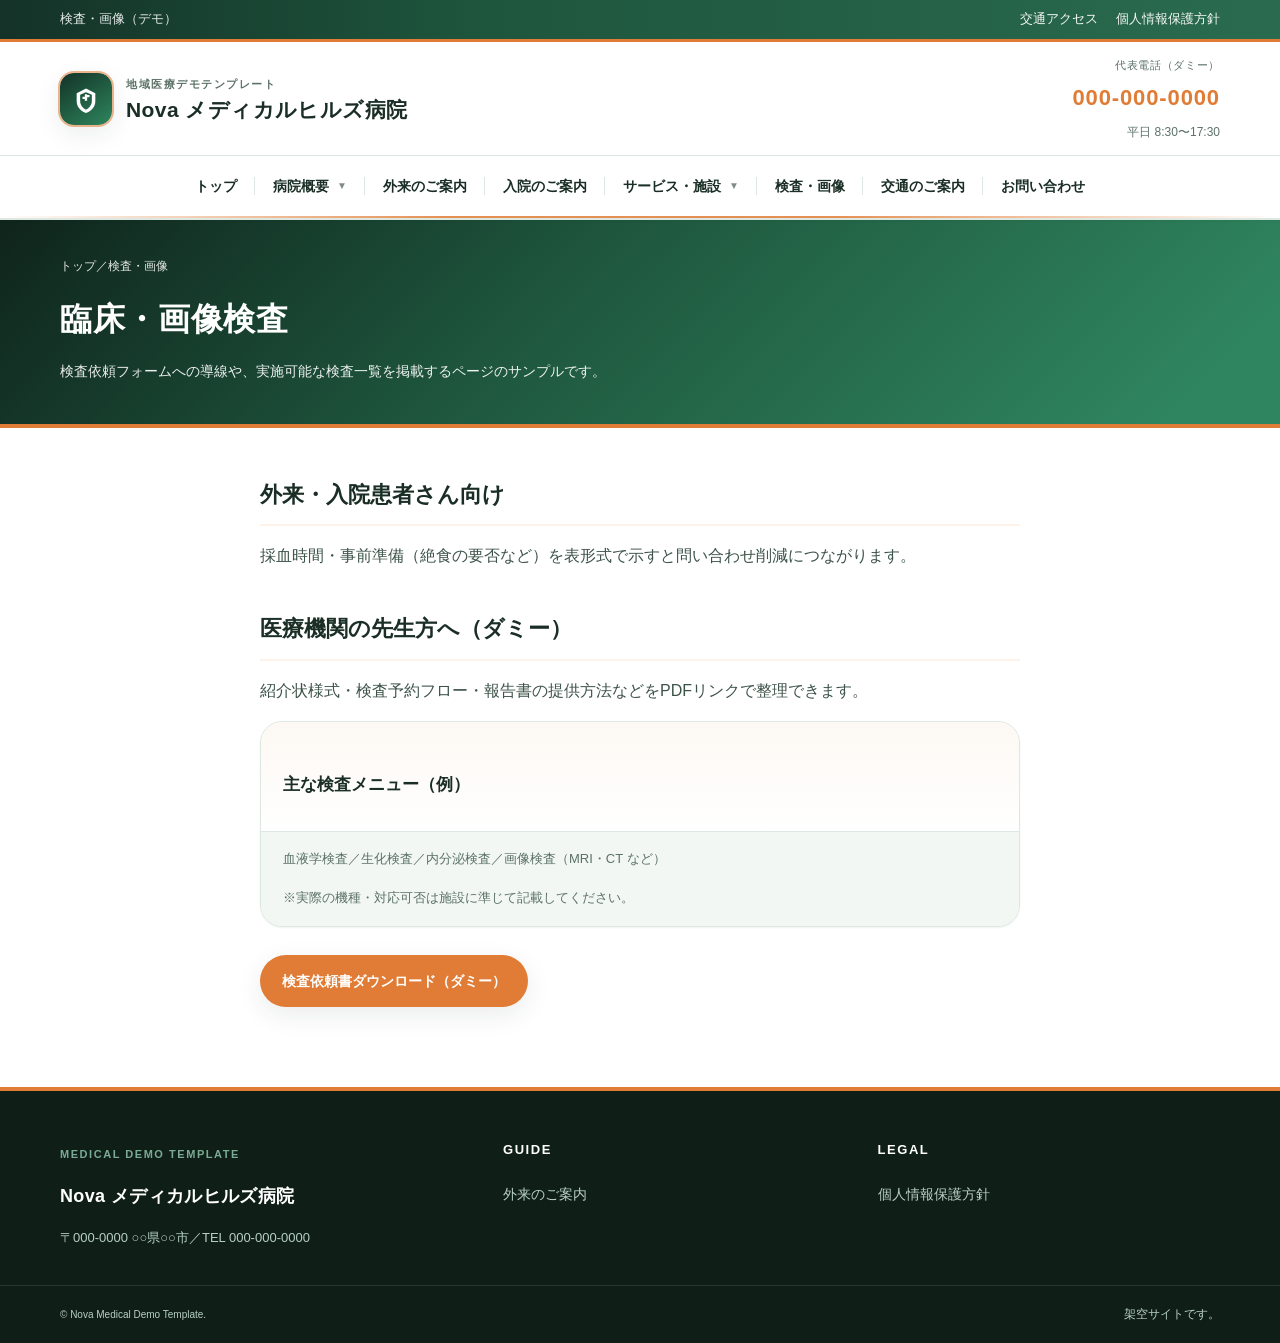
==== examination/index.html @ 35551fe1 "first commit" ====
<!DOCTYPE html>
<html lang="ja">
  <head>
    <meta charset="utf-8" />
    <meta name="viewport" content="width=device-width, initial-scale=1" />
    <title>臨床・画像検査 | Nova メディカルヒルズ病院（デモ）</title>
    <link rel="stylesheet" href="../assets/css/style.css" />
  </head>
  <body>
    <div class="top-bar">
      <div class="top-bar-inner">
        <div class="top-bar-meta"><span>検査・画像（デモ）</span></div>
        <div class="top-bar-meta">
          <a href="../access.html">交通アクセス</a>
          <a href="../privacy.html">個人情報保護方針</a>
        </div>
      </div>
    </div>

    <header class="site-header">
      <div class="header-inner">
        <a class="brand" href="../index.html">
          <span class="brand-mark" aria-hidden="true">
            <svg viewBox="0 0 24 24" xmlns="http://www.w3.org/2000/svg">
              <path
                d="M12 3l8 4v7c0 5-3.5 8.5-8 10-4.5-1.5-8-5-8-10V7l8-4zm0 3.2L7 8.4v5.3c0 3.4 2.2 6.2 5 7.5 2.8-1.3 5-4.1 5-7.5V8.4l-5-2.2zm-1 4.3v3h2v-3h2v-2h-2V8h-2v2H9v2h2z"
              />
            </svg>
          </span>
          <span class="brand-text">
            <span class="brand-tagline">地域医療デモテンプレート</span>
            <span class="brand-name">Nova メディカルヒルズ病院</span>
          </span>
        </a>
        <div class="header-contact">
          <span class="header-contact-label">代表電話（ダミー）</span>
          <a class="header-contact-phone" href="tel:0000000000">000-000-0000</a>
          <span class="header-contact-hours">平日 8:30〜17:30</span>
        </div>
      </div>
      <nav class="nav-wrap" aria-label="主要ナビゲーション">
        <div class="main-nav">
          <input type="checkbox" id="nav-toggle-main" class="nav-main-check" />
          <label class="nav-toggle" for="nav-toggle-main">
            <span>メニューを開く</span>
            <span class="nav-toggle-icon" aria-hidden="true">
              <span></span><span></span><span></span>
            </span>
          </label>
          <div class="nav-panel">
            <ul class="nav-list">
              <li class="nav-item"><a class="nav-link" href="../index.html">トップ</a></li>
              <li class="nav-item nav-item-has-sub">
                <input type="checkbox" id="sub-hospital" class="nav-check" />
                <label class="nav-link" for="sub-hospital">
                  病院概要 <span class="nav-caret">▼</span>
                </label>
                <ul class="submenu">
                  <li><a href="../hospital/index.html">病院概要トップ</a></li>
                  <li><a href="../hospital/greeting.html">ごあいさつ</a></li>
                  <li><a href="../hospital/philosophy.html">理念・基本方針</a></li>
                  <li><a href="../hospital/facility.html">施設概要</a></li>
                  <li><a href="../hospital/history.html">沿革</a></li>
                </ul>
              </li>
              <li class="nav-item">
                <a class="nav-link" href="../outpatient/index.html">外来のご案内</a>
              </li>
              <li class="nav-item">
                <a class="nav-link" href="../inpatient/index.html">入院のご案内</a>
              </li>
              <li class="nav-item nav-item-has-sub">
                <input type="checkbox" id="sub-svc" class="nav-check" />
                <label class="nav-link" for="sub-svc">
                  サービス・施設 <span class="nav-caret">▼</span>
                </label>
                <ul class="submenu">
                  <li><a href="../services/index.html">サービス一覧</a></li>
                  <li><a href="../services/daycare.html">デイケア（サンプル）</a></li>
                </ul>
              </li>
              <li class="nav-item">
                <a class="nav-link" href="index.html">検査・画像</a>
              </li>
              <li class="nav-item"><a class="nav-link" href="../access.html">交通のご案内</a></li>
              <li class="nav-item"><a class="nav-link" href="../contact.html">お問い合わせ</a></li>
            </ul>
          </div>
        </div>
      </nav>
    </header>

    <main>
      <header class="page-header">
        <div class="page-header-inner">
          <nav class="breadcrumb" aria-label="パンくず">
            <a href="../index.html">トップ</a>／検査・画像
          </nav>
          <h1 class="page-title">臨床・画像検査</h1>
          <p class="page-lead">
            検査依頼フォームへの導線や、実施可能な検査一覧を掲載するページのサンプルです。
          </p>
        </div>
      </header>

      <article class="content-section section-alt">
        <div class="prose">
          <h2>外来・入院患者さん向け</h2>
          <p>
            採血時間・事前準備（絶食の要否など）を表形式で示すと問い合わせ削減につながります。
          </p>
          <h2>医療機関の先生方へ（ダミー）</h2>
          <p>
            紹介状様式・検査予約フロー・報告書の提供方法などをPDFリンクで整理できます。
          </p>
          <div class="panel">
            <div class="panel-head">
              <h3 class="panel-title mt-0">主な検査メニュー（例）</h3>
            </div>
            <div class="note-box">
              <p>血液学検査／生化検査／内分泌検査／画像検査（MRI・CT など）</p>
              <p>※実際の機種・対応可否は施設に準じて記載してください。</p>
            </div>
          </div>
          <p style="margin-top: 28px">
            <a class="btn btn-primary" href="#">検査依頼書ダウンロード（ダミー）</a>
          </p>
        </div>
      </article>
    </main>

    <footer class="site-footer">
      <div class="footer-grid">
        <div class="footer-brand">
          <span class="brand-tagline">Medical demo template</span>
          <p class="brand-name">Nova メディカルヒルズ病院</p>
          <p class="footer-address">〒000-0000 ○○県○○市／TEL 000-000-0000</p>
        </div>
        <div class="footer-col">
          <h3>Guide</h3>
          <ul class="footer-links">
            <li><a href="../outpatient/index.html">外来のご案内</a></li>
          </ul>
        </div>
        <div class="footer-col">
          <h3>Legal</h3>
          <ul class="footer-links">
            <li><a href="../privacy.html">個人情報保護方針</a></li>
          </ul>
        </div>
      </div>
      <div class="footer-bottom">
        <div class="footer-bottom-inner">
          <small>© Nova Medical Demo Template.</small>
          <span>架空サイトです。</span>
        </div>
      </div>
    </footer>
  </body>
</html>
---- assets/css/style.css ----
/* Nova Medical Template — pure HTML/CSS demo for healthcare sales */

:root {
  /* 濃い緑 × オレンジ — 信頼感と親しみやすさのコンビ */
  --color-ink: #1a2e26;
  --color-ink-soft: #3d5349;
  --color-muted: #5c7268;
  --color-line: #dce8e1;
  --color-surface: #ffffff;
  --color-surface-alt: #f2f7f4;
  --color-surface-warm: #fdf8f3;

  --color-primary: #1e563d;
  --color-primary-hover: #164530;
  --color-accent: #e07c35;
  --color-accent-hover: #c86828;
  --color-accent-soft: #fdf3ea;

  --color-success: #2d7a54;

  --shadow-sm: 0 1px 2px rgba(22, 48, 36, 0.06);
  --shadow-md: 0 8px 26px rgba(22, 48, 36, 0.09);
  --shadow-lg: 0 18px 48px rgba(22, 48, 36, 0.11);

  --radius-sm: 8px;
  --radius-md: 14px;
  --radius-lg: 22px;

  --font-sans: "Hiragino Kaku Gothic ProN", "Hiragino Sans", "Yu Gothic UI",
    "Yu Gothic", Meiryo, sans-serif;
  --font-display: "Hiragino Kaku Gothic ProN", "Hiragino Sans", "Yu Gothic UI",
    Meiryo, sans-serif;

  --container: min(1160px, 92vw);
  --ease-out: cubic-bezier(0.22, 1, 0.36, 1);
}

*,
*::before,
*::after {
  box-sizing: border-box;
}

html {
  scroll-behavior: smooth;
}

body {
  margin: 0;
  font-family: var(--font-sans);
  font-size: 16px;
  line-height: 1.75;
  color: var(--color-ink-soft);
  background: var(--color-surface-alt);
}

img {
  max-width: 100%;
  height: auto;
  display: block;
}

a {
  color: var(--color-primary);
  text-decoration-thickness: 1px;
  text-underline-offset: 0.2em;
}

a:hover {
  color: var(--color-accent);
}

.visually-hidden {
  position: absolute;
  width: 1px;
  height: 1px;
  padding: 0;
  margin: -1px;
  overflow: hidden;
  clip: rect(0, 0, 0, 0);
  white-space: nowrap;
  border: 0;
}

.container {
  width: var(--container);
  margin-inline: auto;
}

/* ---------- Top bar ---------- */
.top-bar {
  background: linear-gradient(90deg, #143228 0%, #1e563d 38%, #2a6b4f 100%);
  border-bottom: 3px solid var(--color-accent);
  color: rgba(255, 255, 255, 0.95);
  font-size: 13px;
}

.top-bar-inner {
  width: var(--container);
  margin-inline: auto;
  display: flex;
  flex-wrap: wrap;
  align-items: center;
  justify-content: space-between;
  gap: 12px 24px;
  padding: 8px 0;
}

.top-bar a {
  color: inherit;
  text-decoration: none;
}

.top-bar a:hover {
  text-decoration: underline;
  color: #ffd4a8;
}

.top-bar-meta {
  display: flex;
  flex-wrap: wrap;
  gap: 18px;
  align-items: center;
}

.top-bar-meta span {
  opacity: 0.92;
}

/* ---------- Site header ---------- */
.site-header {
  position: sticky;
  top: 0;
  z-index: 100;
  background: rgba(255, 255, 255, 0.94);
  backdrop-filter: blur(12px);
  border-bottom: 2px solid var(--color-line);
  box-shadow: var(--shadow-sm);
}

.site-header::after {
  content: "";
  display: block;
  height: 2px;
  background: linear-gradient(
    90deg,
    transparent 0%,
    var(--color-accent) 35%,
    var(--color-accent) 65%,
    transparent 100%
  );
  opacity: 0.85;
}

.header-inner {
  width: var(--container);
  margin-inline: auto;
  display: grid;
  grid-template-columns: 1fr auto;
  align-items: center;
  gap: 24px;
  padding: 14px 0 12px;
}

.brand {
  display: flex;
  align-items: center;
  gap: 14px;
  text-decoration: none;
  color: inherit;
}

.brand-mark {
  width: 52px;
  height: 52px;
  border-radius: 14px;
  background: linear-gradient(
    145deg,
    #143228 0%,
    var(--color-primary) 42%,
    #2f855f 100%
  );
  box-shadow: var(--shadow-md);
  outline: 2px solid rgba(224, 124, 53, 0.55);
  outline-offset: 0;
  display: grid;
  place-items: center;
  flex-shrink: 0;
}

.brand-mark svg {
  width: 28px;
  height: 28px;
  fill: #fff;
}

.brand-text {
  display: flex;
  flex-direction: column;
  gap: 2px;
}

.brand-tagline {
  font-size: 11px;
  letter-spacing: 0.14em;
  text-transform: uppercase;
  color: var(--color-muted);
  font-weight: 600;
}

.brand-name {
  font-family: var(--font-display);
  font-size: 21px;
  font-weight: 700;
  letter-spacing: 0.02em;
  color: var(--color-ink);
  line-height: 1.25;
}

.header-contact {
  display: none;
}

@media (min-width: 880px) {
  .header-contact {
    display: flex;
    flex-direction: column;
    align-items: flex-end;
    gap: 4px;
    text-align: right;
  }

  .header-contact-label {
    font-size: 11px;
    color: var(--color-muted);
    letter-spacing: 0.06em;
  }

  .header-contact-phone {
    font-size: 22px;
    font-weight: 700;
    color: var(--color-accent);
    text-decoration: none;
    letter-spacing: 0.04em;
    font-variant-numeric: tabular-nums;
  }

  .header-contact-phone:hover {
    color: var(--color-accent);
    text-decoration: none;
  }

  .header-contact-hours {
    font-size: 12px;
    color: var(--color-muted);
  }
}

/* ---------- Navigation ---------- */
.nav-wrap {
  border-top: 1px solid var(--color-line);
  background: var(--color-surface);
}

.main-nav {
  width: var(--container);
  margin-inline: auto;
}

.nav-main-check {
  position: absolute;
  width: 1px;
  height: 1px;
  padding: 0;
  margin: -1px;
  overflow: hidden;
  clip: rect(0, 0, 0, 0);
  white-space: nowrap;
  border: 0;
}

.nav-toggle {
  display: flex;
  align-items: center;
  justify-content: space-between;
  width: 100%;
  padding: 14px 0;
  font-size: 14px;
  font-weight: 700;
  color: var(--color-ink);
  background: none;
  border: none;
  cursor: pointer;
}

.nav-toggle-icon {
  width: 22px;
  height: 18px;
  display: grid;
  gap: 5px;
}

.nav-toggle-icon span {
  display: block;
  height: 2px;
  background: var(--color-primary);
  border-radius: 2px;
}

.nav-panel {
  display: none;
  padding-bottom: 16px;
}

.nav-main-check:checked ~ .nav-panel {
  display: block;
}

@media (min-width: 1024px) {
  .nav-toggle {
    display: none;
  }

  .nav-panel {
    display: block !important;
    padding-bottom: 0;
  }

  .nav-main-check:checked ~ .nav-panel {
    display: block !important;
  }
}

.nav-list {
  list-style: none;
  margin: 0;
  padding: 0;
}

@media (min-width: 1024px) {
  .nav-list {
    display: flex;
    flex-wrap: wrap;
    gap: 0;
    justify-content: center;
  }
}

.nav-item {
  position: relative;
  border-bottom: 1px solid var(--color-line);
}

@media (min-width: 1024px) {
  .nav-item {
    border-bottom: none;
  }

  .nav-item:not(:last-child)::after {
    content: "";
    position: absolute;
    top: 50%;
    right: 0;
    transform: translateY(-50%);
    width: 1px;
    height: 18px;
    background: var(--color-line);
  }
}

.nav-link {
  display: flex;
  align-items: center;
  justify-content: space-between;
  gap: 8px;
  padding: 14px 4px;
  font-size: 14px;
  font-weight: 700;
  color: var(--color-ink);
  text-decoration: none;
}

.nav-link:hover,
.nav-item:focus-within > .nav-link {
  color: var(--color-primary);
  text-decoration: none;
}

@media (min-width: 1024px) {
  .nav-link {
    padding: 18px 18px;
    justify-content: center;
  }
}

.nav-caret {
  font-size: 10px;
  opacity: 0.55;
  transition: transform 0.2s var(--ease-out);
}

@media (min-width: 1024px) {
  .nav-item:hover .nav-caret,
  .nav-item:focus-within .nav-caret {
    transform: rotate(-180deg);
  }
}

.submenu {
  list-style: none;
  margin: 0;
  padding: 0 0 8px 12px;
}

@media (min-width: 1024px) {
  .submenu {
    position: absolute;
    left: 50%;
    transform: translateX(-50%) translateY(8px);
    top: 100%;
    min-width: 240px;
    padding: 12px 0;
    background: var(--color-surface);
    border-radius: var(--radius-md);
    box-shadow: var(--shadow-lg);
    border: 1px solid var(--color-line);
    opacity: 0;
    visibility: hidden;
    pointer-events: none;
    transition: opacity 0.25s var(--ease-out), transform 0.25s var(--ease-out),
      visibility 0.25s;
    z-index: 50;
  }

  .nav-item:hover .submenu,
  .nav-item:focus-within .submenu {
    opacity: 1;
    visibility: visible;
    pointer-events: auto;
    transform: translateX(-50%) translateY(0);
  }
}

.submenu li {
  border-bottom: none;
}

.submenu a {
  display: block;
  padding: 10px 18px;
  font-size: 13px;
  font-weight: 600;
  color: var(--color-ink-soft);
  text-decoration: none;
}

.submenu a:hover {
  background: var(--color-accent-soft);
  color: var(--color-primary);
}

/* Mobile submenu — checkbox hack */
.nav-check {
  position: absolute;
  opacity: 0;
  pointer-events: none;
}

@media (max-width: 1023px) {
  .nav-item-has-sub > label.nav-link {
    cursor: pointer;
    margin: 0;
  }

  .nav-item-has-sub .submenu {
    display: none;
    padding-left: 8px;
  }

  .nav-check:checked ~ .submenu {
    display: block;
  }

  .nav-check:checked + label .nav-caret {
    transform: rotate(-180deg);
  }
}

@media (min-width: 1024px) {
  .nav-item-has-sub label.nav-link {
    pointer-events: none;
  }

  .nav-item-has-sub .nav-check {
    display: none;
  }
}

/* ---------- Hero ---------- */
.hero {
  position: relative;
  display: flex;
  align-items: center;
  min-height: clamp(440px, 72vh, 640px);
  background: var(--color-primary);
  color: #fff;
  overflow: hidden;
}

.hero-media {
  position: absolute;
  inset: 0;
  z-index: 0;
}

.hero-photo {
  width: 100%;
  height: 100%;
  object-fit: cover;
  object-position: 72% 42%;
  transform: scale(1);
  animation: hero-kenburns 32s ease-in-out infinite alternate;
}

@media (prefers-reduced-motion: reduce) {
  .hero-photo {
    animation: none;
  }
}

@keyframes hero-kenburns {
  from {
    transform: scale(1) translate(0, 0);
  }
  to {
    transform: scale(1.07) translate(-1.2%, -0.8%);
  }
}

/* 背景動画を使う場合: .hero-video に object-fit: cover; width/height 100% を指定 */
.hero-video {
  width: 100%;
  height: 100%;
  object-fit: cover;
  object-position: 72% 42%;
}

.hero-overlay {
  position: absolute;
  inset: 0;
  z-index: 1;
  pointer-events: none;
  background:
    linear-gradient(
      105deg,
      rgba(20, 50, 38, 0.9) 0%,
      rgba(30, 86, 61, 0.62) 46%,
      rgba(45, 115, 82, 0.28) 74%,
      rgba(90, 140, 108, 0.14) 100%
    ),
    radial-gradient(
      ellipse 75% 65% at 92% 18%,
      rgba(224, 124, 53, 0.16),
      transparent 58%
    ),
    radial-gradient(
      ellipse 78% 58% at 6% 82%,
      rgba(10, 28, 22, 0.35),
      transparent 52%
    );
}

.hero-inner {
  position: relative;
  z-index: 2;
  width: var(--container);
  margin-inline: auto;
  padding: 56px 0 64px;
}

@media (min-width: 768px) {
  .hero-inner {
    padding: 72px 0 88px;
  }
}

.hero-badge {
  display: inline-flex;
  align-items: center;
  gap: 8px;
  padding: 6px 14px;
  border-radius: 999px;
  background: rgba(255, 255, 255, 0.14);
  border: 1px solid rgba(255, 255, 255, 0.28);
  font-size: 12px;
  font-weight: 700;
  letter-spacing: 0.08em;
  margin-bottom: 20px;
  backdrop-filter: blur(10px);
  -webkit-backdrop-filter: blur(10px);
  box-shadow: 0 4px 24px rgba(0, 0, 0, 0.12);
}

.hero-badge-dot {
  width: 8px;
  height: 8px;
  border-radius: 50%;
  background: var(--color-accent);
  box-shadow: 0 0 0 4px rgba(224, 124, 53, 0.35);
}

.hero-title {
  font-family: var(--font-display);
  font-size: clamp(26px, 4vw, 40px);
  font-weight: 700;
  line-height: 1.35;
  letter-spacing: 0.02em;
  margin: 0 0 18px;
  max-width: 16em;
  text-shadow: 0 2px 32px rgba(0, 0, 0, 0.35);
}

.hero-lead {
  font-size: 15px;
  line-height: 1.85;
  opacity: 0.94;
  max-width: 36em;
  margin: 0 0 28px;
  text-shadow: 0 1px 18px rgba(0, 0, 0, 0.32);
}

.hero-chips {
  display: flex;
  flex-wrap: wrap;
  gap: 10px;
  margin-bottom: 32px;
}

.hero-chip {
  padding: 10px 16px;
  border-radius: var(--radius-sm);
  background: rgba(20, 48, 36, 0.55);
  border: 1px solid rgba(255, 200, 150, 0.35);
  font-size: 13px;
  font-weight: 700;
  backdrop-filter: blur(8px);
  -webkit-backdrop-filter: blur(8px);
  box-shadow: 0 4px 20px rgba(0, 0, 0, 0.15);
}

.hero-actions {
  display: flex;
  flex-wrap: wrap;
  gap: 12px;
}

.hero a {
  color: #ffe8cf;
  font-weight: 700;
  text-decoration: underline;
  text-underline-offset: 0.18em;
}

.hero a:hover {
  color: #fff;
  text-decoration: underline;
}

/* ---------- Buttons ---------- */
.btn {
  display: inline-flex;
  align-items: center;
  justify-content: center;
  gap: 8px;
  padding: 14px 22px;
  border-radius: 999px;
  font-size: 14px;
  font-weight: 700;
  text-decoration: none;
  border: none;
  cursor: pointer;
  transition:
    background 0.2s,
    color 0.2s,
    box-shadow 0.2s,
    transform 0.15s var(--ease-out);
}

.btn:active {
  transform: scale(0.98);
}

.btn-primary {
  background: var(--color-accent);
  color: #fff;
  box-shadow: var(--shadow-md);
}

.btn-primary:hover {
  background: var(--color-accent-hover);
  color: #fff;
  text-decoration: none;
}

.btn-outline-light {
  background: transparent;
  color: #fff;
  border: 2px solid rgba(255, 255, 255, 0.55);
}

.btn-outline-light:hover {
  background: rgba(255, 255, 255, 0.12);
  border-color: #fff;
  color: #fff;
  text-decoration: none;
}

.btn-secondary {
  background: var(--color-accent);
  color: #fff;
}

.btn-secondary:hover {
  background: var(--color-accent-hover);
  color: #fff;
  text-decoration: none;
}

/* ---------- Sections ---------- */
.section {
  padding: 56px 0;
}

.section-alt {
  background: var(--color-surface);
}

.section-heading {
  text-align: center;
  margin-bottom: 40px;
}

.section-kicker {
  font-size: 12px;
  font-weight: 700;
  letter-spacing: 0.18em;
  color: var(--color-accent);
  text-transform: uppercase;
  margin: 0 0 10px;
}

.section-title {
  font-family: var(--font-display);
  font-size: clamp(22px, 3vw, 28px);
  font-weight: 700;
  color: var(--color-ink);
  margin: 0;
  letter-spacing: 0.02em;
}

.section-desc {
  margin: 12px auto 0;
  max-width: 42em;
  color: var(--color-muted);
  font-size: 14px;
}

/* ---------- Alert banner ---------- */
.alert-banner {
  background: var(--color-accent-soft);
  border: 1px solid rgba(224, 124, 53, 0.28);
  border-left: 4px solid var(--color-accent);
  border-radius: var(--radius-md);
  padding: 16px 20px;
  margin-top: -28px;
  margin-bottom: 48px;
  position: relative;
  z-index: 2;
  box-shadow: var(--shadow-sm);
}

.alert-banner strong {
  color: var(--color-ink);
}

.alert-banner p {
  margin: 0;
  font-size: 14px;
}

/* ---------- Grid cards ---------- */
.card-grid {
  display: grid;
  gap: 22px;
}

@media (min-width: 640px) {
  .card-grid.cols-2 {
    grid-template-columns: repeat(2, 1fr);
  }
}

@media (min-width: 960px) {
  .card-grid.cols-3 {
    grid-template-columns: repeat(3, 1fr);
  }
}

.tile {
  background: var(--color-surface);
  border-radius: var(--radius-lg);
  border: 1px solid var(--color-line);
  padding: 26px 24px;
  box-shadow: var(--shadow-sm);
  transition:
    box-shadow 0.25s var(--ease-out),
    transform 0.25s var(--ease-out);
}

.tile:hover {
  box-shadow: var(--shadow-md);
  transform: translateY(-3px);
}

.tile-icon {
  width: 44px;
  height: 44px;
  border-radius: 12px;
  background: var(--color-accent-soft);
  display: grid;
  place-items: center;
  margin-bottom: 14px;
}

.tile-icon svg {
  width: 22px;
  height: 22px;
  stroke: var(--color-primary);
  fill: none;
  stroke-width: 2;
}

.tile-title {
  font-size: 17px;
  font-weight: 700;
  color: var(--color-ink);
  margin: 0 0 10px;
}

.tile-text {
  margin: 0;
  font-size: 14px;
  color: var(--color-muted);
  line-height: 1.7;
}

.tile-link {
  display: inline-flex;
  align-items: center;
  gap: 6px;
  margin-top: 14px;
  font-size: 13px;
  font-weight: 700;
  text-decoration: none;
  color: var(--color-primary);
}

.tile-link:hover {
  color: var(--color-accent);
}

/* ---------- Hours table ---------- */
.panel {
  background: var(--color-surface);
  border-radius: var(--radius-lg);
  border: 1px solid var(--color-line);
  overflow: hidden;
  box-shadow: var(--shadow-sm);
}

.panel-head {
  padding: 20px 22px;
  border-bottom: 1px solid var(--color-line);
  background: linear-gradient(180deg, var(--color-surface-warm) 0%, #fff 100%);
}

.panel-title {
  margin: 0;
  font-size: 17px;
  font-weight: 700;
  color: var(--color-ink);
}

.table-wrap {
  overflow-x: auto;
}

.data-table {
  width: 100%;
  border-collapse: collapse;
  font-size: 13px;
}

.data-table th,
.data-table td {
  padding: 14px 16px;
  text-align: center;
  border-bottom: 1px solid var(--color-line);
}

.data-table th {
  background: var(--color-surface-alt);
  font-weight: 700;
  color: var(--color-ink);
}

.data-table td:first-child {
  text-align: left;
  font-weight: 700;
  white-space: nowrap;
}

.cell-yes {
  color: var(--color-success);
  font-weight: 800;
}

.cell-no {
  color: #bcc8c3;
}

.note-box {
  padding: 16px 22px;
  font-size: 13px;
  color: var(--color-muted);
  background: var(--color-surface-alt);
}

.note-box p {
  margin: 0 0 8px;
}

.note-box p:last-child {
  margin-bottom: 0;
}

/* ---------- News list ---------- */
.news-list {
  list-style: none;
  margin: 0;
  padding: 0;
}

.news-item {
  border-bottom: 1px solid var(--color-line);
}

.news-item:last-child {
  border-bottom: none;
}

.news-link {
  display: grid;
  grid-template-columns: auto 1fr auto;
  gap: 14px;
  align-items: baseline;
  padding: 18px 4px;
  text-decoration: none;
  color: inherit;
}

.news-link:hover .news-title {
  color: var(--color-primary);
}

.news-date {
  font-size: 13px;
  font-variant-numeric: tabular-nums;
  color: var(--color-muted);
}

.news-cat {
  font-size: 11px;
  font-weight: 700;
  padding: 3px 10px;
  border-radius: 999px;
  background: var(--color-accent-soft);
  color: var(--color-primary);
}

.news-title {
  font-size: 15px;
  font-weight: 700;
  color: var(--color-ink);
  margin: 0;
  transition: color 0.2s;
}

.news-arrow {
  font-size: 18px;
  color: var(--color-line);
}

.news-link:hover .news-arrow {
  color: var(--color-accent);
}

/* ---------- CTA strip ---------- */
.cta-strip {
  background: linear-gradient(
    125deg,
    #143228 0%,
    var(--color-primary) 45%,
    #2d7a54 100%
  );
  border-top: 4px solid var(--color-accent);
  color: #fff;
  padding: 48px 0;
}

.cta-inner {
  width: var(--container);
  margin-inline: auto;
  display: grid;
  gap: 24px;
  align-items: center;
}

@media (min-width: 768px) {
  .cta-inner {
    grid-template-columns: 1fr auto;
  }
}

.cta-title {
  margin: 0 0 8px;
  font-size: 22px;
  font-weight: 700;
}

.cta-text {
  margin: 0;
  opacity: 0.94;
  font-size: 14px;
}

.cta-phone {
  font-size: 28px;
  font-weight: 800;
  letter-spacing: 0.04em;
  text-decoration: none;
  color: #fff;
  font-variant-numeric: tabular-nums;
}

.cta-phone:hover {
  text-decoration: underline;
  color: #ffd4a8;
}

/* ---------- Page header (inner) ---------- */
.page-header {
  background: linear-gradient(
    135deg,
    #0f241c 0%,
    var(--color-primary) 42%,
    #2f855f 92%
  );
  border-bottom: 4px solid var(--color-accent);
  color: #fff;
  padding: 36px 0 40px;
}

.page-header-inner {
  width: var(--container);
  margin-inline: auto;
}

.breadcrumb {
  font-size: 12px;
  margin-bottom: 14px;
  opacity: 0.88;
}

.breadcrumb a {
  color: #fff;
  text-decoration: none;
}

.breadcrumb a:hover {
  text-decoration: underline;
}

.page-title {
  margin: 0;
  font-family: var(--font-display);
  font-size: clamp(24px, 3vw, 32px);
  font-weight: 700;
  letter-spacing: 0.02em;
}

.page-lead {
  margin: 12px 0 0;
  font-size: 14px;
  opacity: 0.92;
  max-width: 42em;
}

/* ---------- Article / prose ---------- */
.content-section {
  padding: 48px 0 64px;
}

.prose {
  width: min(760px, 92vw);
  margin-inline: auto;
}

.prose h2 {
  font-family: var(--font-display);
  font-size: 22px;
  color: var(--color-ink);
  margin: 40px 0 16px;
  padding-bottom: 10px;
  border-bottom: 2px solid var(--color-accent-soft);
}

.prose h2:first-child {
  margin-top: 0;
}

.prose h3 {
  font-size: 17px;
  color: var(--color-ink);
  margin: 28px 0 12px;
}

.prose p {
  margin: 0 0 16px;
}

.prose ul {
  margin: 0 0 16px;
  padding-left: 1.35em;
}

.prose li {
  margin-bottom: 8px;
}

.quote-card {
  margin: 28px 0;
  padding: 22px 24px;
  border-radius: var(--radius-md);
  background: var(--color-surface-warm);
  border-left: 4px solid var(--color-primary);
}

.quote-card p {
  margin: 0;
  font-style: italic;
  color: var(--color-ink-soft);
}

/* ごあいさつなど — 写真差し込み前のプレースホルダ */
.photo-placeholder {
  float: right;
  width: min(220px, 38%);
  margin: 0 0 20px 24px;
  aspect-ratio: 3 / 4;
  border-radius: var(--radius-md);
  background: linear-gradient(160deg, #eef6f1 0%, #dceee4 100%);
  border: 1px solid var(--color-line);
  border-left: 3px solid var(--color-accent);
  display: grid;
  place-items: center;
  color: var(--color-muted);
  font-size: 13px;
  font-weight: 700;
}

@media (max-width: 560px) {
  .photo-placeholder {
    float: none;
    width: 100%;
    max-width: 280px;
    margin: 0 auto 20px;
  }
}

/* ---------- Footer ---------- */
.site-footer {
  background: #0f1f18;
  color: #b8cfc4;
  padding-top: 48px;
  border-top: 4px solid var(--color-accent);
}

.footer-grid {
  width: var(--container);
  margin-inline: auto;
  display: grid;
  gap: 32px;
  padding-bottom: 36px;
}

@media (min-width: 768px) {
  .footer-grid {
    grid-template-columns: 1.2fr repeat(2, 1fr);
  }
}

.footer-brand .brand-name {
  color: #fff;
  font-size: 18px;
}

.footer-brand .brand-tagline {
  color: #7aab93;
}

.footer-address {
  margin: 14px 0 0;
  font-size: 13px;
  line-height: 1.8;
}

.footer-col h3 {
  margin: 0 0 14px;
  font-size: 13px;
  letter-spacing: 0.12em;
  color: #fff;
  text-transform: uppercase;
}

.footer-links {
  list-style: none;
  margin: 0;
  padding: 0;
}

.footer-links a {
  display: block;
  padding: 6px 0;
  font-size: 14px;
  color: #b8cfc4;
  text-decoration: none;
}

.footer-links a:hover {
  color: #ffd4a8;
  text-decoration: underline;
}

.footer-bottom {
  border-top: 1px solid rgba(255, 255, 255, 0.1);
  padding: 18px 0;
}

.footer-bottom-inner {
  width: var(--container);
  margin-inline: auto;
  display: flex;
  flex-wrap: wrap;
  gap: 12px;
  justify-content: space-between;
  align-items: center;
  font-size: 12px;
}

.footer-bottom a {
  color: #89aa99;
  text-decoration: none;
}

.footer-bottom a:hover {
  color: #ffd4a8;
}

/* ---------- Contact layout ---------- */
.contact-grid {
  display: grid;
  gap: 28px;
}

@media (min-width: 900px) {
  .contact-grid {
    grid-template-columns: 1fr 1fr;
    align-items: start;
  }
}

.contact-card {
  background: var(--color-surface);
  border-radius: var(--radius-lg);
  border: 1px solid var(--color-line);
  padding: 26px;
  box-shadow: var(--shadow-sm);
}

.contact-card h3 {
  margin: 0 0 12px;
  font-size: 17px;
  color: var(--color-ink);
}

.contact-row {
  display: flex;
  gap: 12px;
  margin-bottom: 10px;
  font-size: 14px;
}

.contact-row dt {
  flex: 0 0 5.5em;
  font-weight: 700;
  color: var(--color-muted);
}

.contact-row dd {
  margin: 0;
}

.form-note {
  font-size: 13px;
  color: var(--color-muted);
}

.form-field {
  margin-bottom: 16px;
}

.form-field label {
  font-weight: 700;
  font-size: 14px;
  color: var(--color-ink);
}

.form-input,
.form-textarea {
  width: 100%;
  margin-top: 6px;
  padding: 12px 14px;
  border-radius: 10px;
  border: 1px solid var(--color-line);
  font: inherit;
  background: var(--color-surface);
}

.form-input:focus,
.form-textarea:focus {
  outline: 2px solid rgba(224, 124, 53, 0.55);
  outline-offset: 1px;
}

.form-textarea {
  resize: vertical;
  min-height: 120px;
}

/* ---------- Access ---------- */
.access-map-placeholder {
  aspect-ratio: 16 / 9;
  border-radius: var(--radius-lg);
  background:
    linear-gradient(145deg, #eef6f1 0%, #ddeee5 100%);
  border: 1px dashed rgba(30, 86, 61, 0.35);
  display: grid;
  place-items: center;
  color: var(--color-muted);
  font-size: 14px;
  font-weight: 600;
}

.route-list {
  list-style: none;
  margin: 0;
  padding: 0;
}

.route-list li {
  padding: 14px 0;
  border-bottom: 1px solid var(--color-line);
  font-size: 14px;
}

.route-list strong {
  color: var(--color-ink);
}

/* ---------- Utilities ---------- */
.text-center {
  text-align: center;
}

.mt-0 {
  margin-top: 0;
}

.mb-lg {
  margin-bottom: 48px;
}
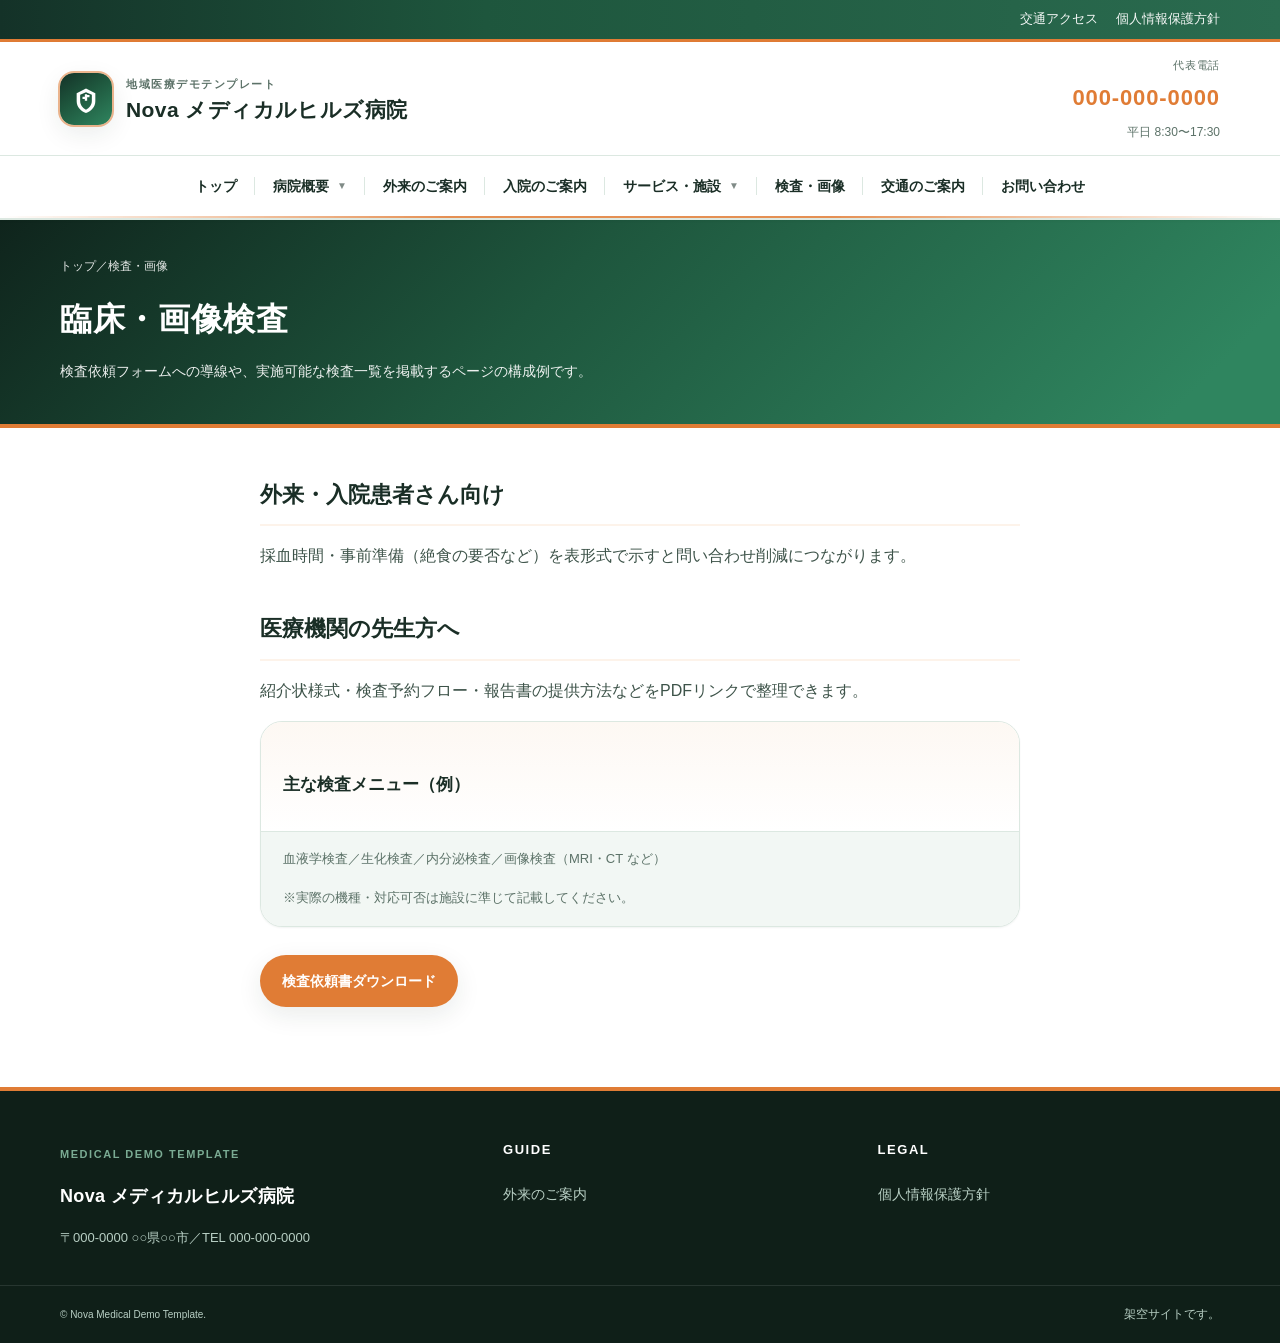
==== commit 0a152fba: "サンプル文言削除" ====
--- a/examination/index.html
+++ b/examination/index.html
@@ -9,7 +9,6 @@
   <body>
     <div class="top-bar">
       <div class="top-bar-inner">
-        <div class="top-bar-meta"><span>検査・画像（デモ）</span></div>
         <div class="top-bar-meta">
           <a href="../access.html">交通アクセス</a>
           <a href="../privacy.html">個人情報保護方針</a>
@@ -33,7 +32,7 @@
           </span>
         </a>
         <div class="header-contact">
-          <span class="header-contact-label">代表電話（ダミー）</span>
+          <span class="header-contact-label">代表電話</span>
           <a class="header-contact-phone" href="tel:0000000000">000-000-0000</a>
           <span class="header-contact-hours">平日 8:30〜17:30</span>
         </div>
@@ -76,7 +75,7 @@
                 </label>
                 <ul class="submenu">
                   <li><a href="../services/index.html">サービス一覧</a></li>
-                  <li><a href="../services/daycare.html">デイケア（サンプル）</a></li>
+                  <li><a href="../services/daycare.html">デイケア</a></li>
                 </ul>
               </li>
               <li class="nav-item">
@@ -98,7 +97,7 @@
           </nav>
           <h1 class="page-title">臨床・画像検査</h1>
           <p class="page-lead">
-            検査依頼フォームへの導線や、実施可能な検査一覧を掲載するページのサンプルです。
+            検査依頼フォームへの導線や、実施可能な検査一覧を掲載するページの構成例です。
           </p>
         </div>
       </header>
@@ -109,7 +108,7 @@
           <p>
             採血時間・事前準備（絶食の要否など）を表形式で示すと問い合わせ削減につながります。
           </p>
-          <h2>医療機関の先生方へ（ダミー）</h2>
+          <h2>医療機関の先生方へ</h2>
           <p>
             紹介状様式・検査予約フロー・報告書の提供方法などをPDFリンクで整理できます。
           </p>
@@ -123,7 +122,7 @@
             </div>
           </div>
           <p style="margin-top: 28px">
-            <a class="btn btn-primary" href="#">検査依頼書ダウンロード（ダミー）</a>
+            <a class="btn btn-primary" href="#">検査依頼書ダウンロード</a>
           </p>
         </div>
       </article>
--- a/assets/css/style.css
+++ b/assets/css/style.css
@@ -101,7 +101,7 @@
   display: flex;
   flex-wrap: wrap;
   align-items: center;
-  justify-content: space-between;
+  justify-content: flex-end;
   gap: 12px 24px;
   padding: 8px 0;
 }
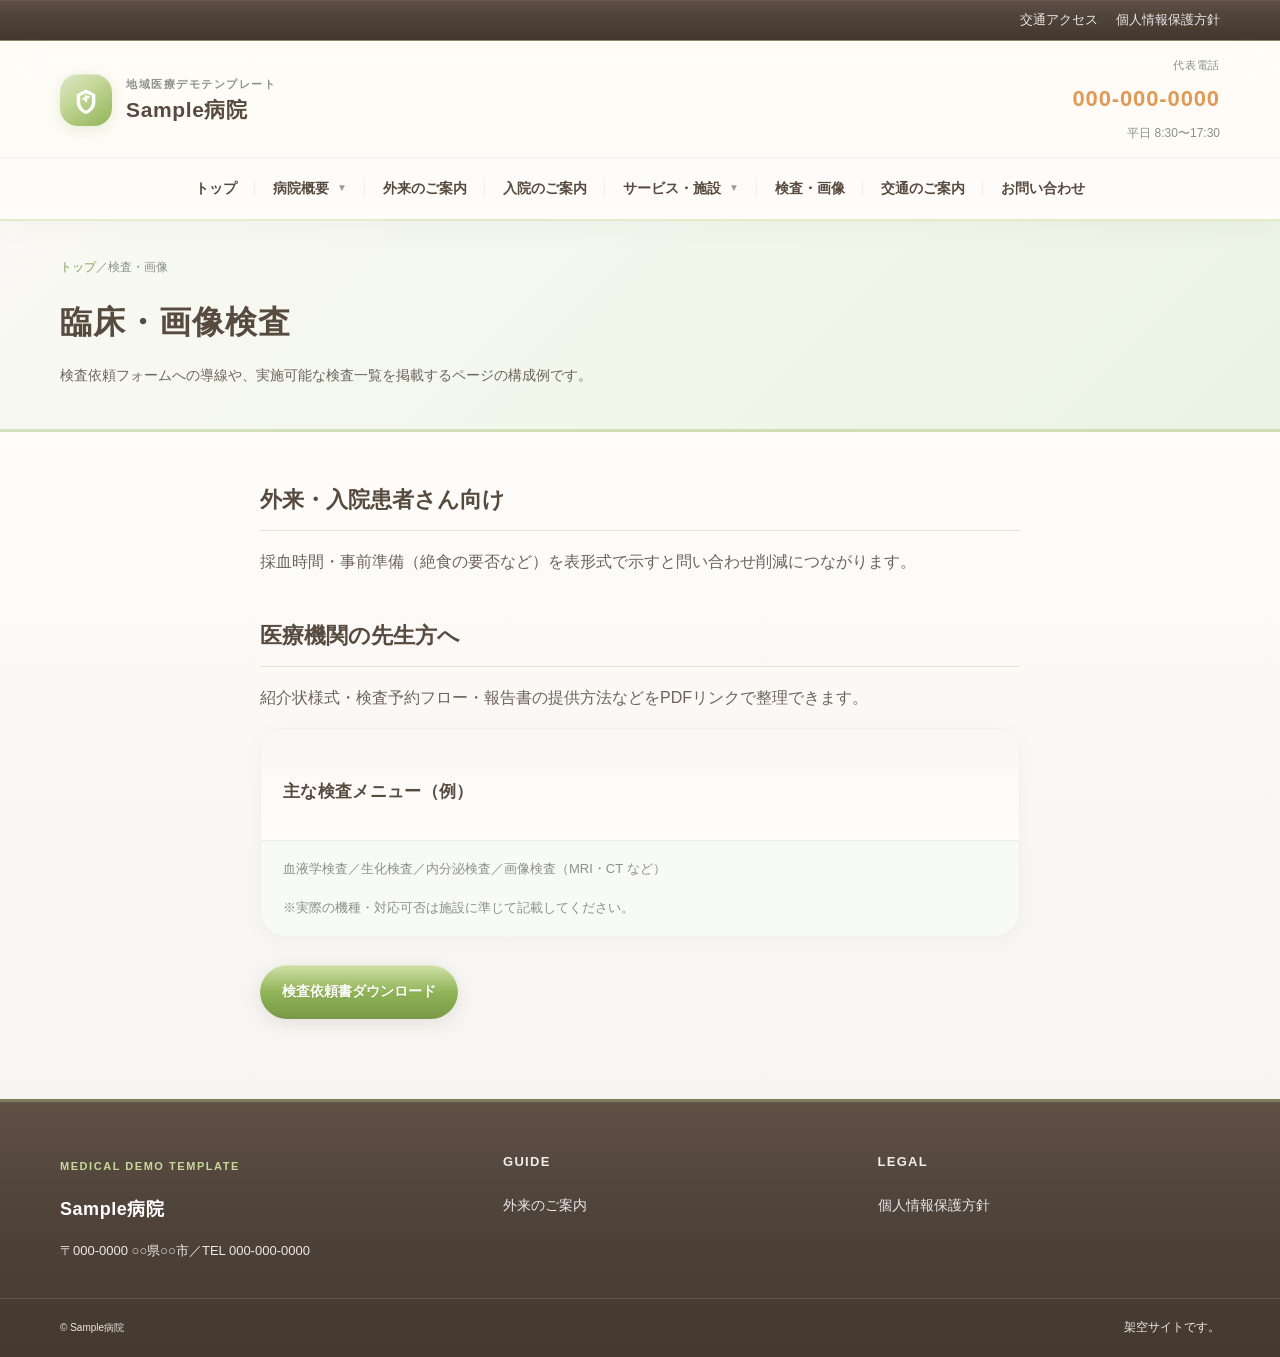
==== commit 5028ed4f: "デザイン更新" ====
--- a/examination/index.html
+++ b/examination/index.html
@@ -3,7 +3,7 @@
   <head>
     <meta charset="utf-8" />
     <meta name="viewport" content="width=device-width, initial-scale=1" />
-    <title>臨床・画像検査 | Nova メディカルヒルズ病院（デモ）</title>
+    <title>臨床・画像検査 | Sample病院（デモ）</title>
     <link rel="stylesheet" href="../assets/css/style.css" />
   </head>
   <body>
@@ -28,7 +28,7 @@
           </span>
           <span class="brand-text">
             <span class="brand-tagline">地域医療デモテンプレート</span>
-            <span class="brand-name">Nova メディカルヒルズ病院</span>
+            <span class="brand-name">Sample病院</span>
           </span>
         </a>
         <div class="header-contact">
@@ -132,7 +132,7 @@
       <div class="footer-grid">
         <div class="footer-brand">
           <span class="brand-tagline">Medical demo template</span>
-          <p class="brand-name">Nova メディカルヒルズ病院</p>
+          <p class="brand-name">Sample病院</p>
           <p class="footer-address">〒000-0000 ○○県○○市／TEL 000-000-0000</p>
         </div>
         <div class="footer-col">
@@ -150,7 +150,7 @@
       </div>
       <div class="footer-bottom">
         <div class="footer-bottom-inner">
-          <small>© Nova Medical Demo Template.</small>
+          <small>© Sample病院</small>
           <span>架空サイトです。</span>
         </div>
       </div>
--- a/assets/css/style.css
+++ b/assets/css/style.css
@@ -1,30 +1,54 @@
-/* Nova Medical Template — pure HTML/CSS demo for healthcare sales */
+/* Medical site template — HTML/CSS */
 
 :root {
-  /* 濃い緑 × オレンジ — 信頼感と親しみやすさのコンビ */
-  --color-ink: #1a2e26;
-  --color-ink-soft: #3d5349;
-  --color-muted: #5c7268;
-  --color-line: #dce8e1;
-  --color-surface: #ffffff;
-  --color-surface-alt: #f2f7f4;
-  --color-surface-warm: #fdf8f3;
-
-  --color-primary: #1e563d;
-  --color-primary-hover: #164530;
-  --color-accent: #e07c35;
-  --color-accent-hover: #c86828;
-  --color-accent-soft: #fdf3ea;
-
-  --color-success: #2d7a54;
-
-  --shadow-sm: 0 1px 2px rgba(22, 48, 36, 0.06);
-  --shadow-md: 0 8px 26px rgba(22, 48, 36, 0.09);
-  --shadow-lg: 0 18px 48px rgba(22, 48, 36, 0.11);
-
-  --radius-sm: 8px;
-  --radius-md: 14px;
-  --radius-lg: 22px;
+  /*
+   * 医療機関サイト向けの柔らかい配色（彩度・コントラストを抑えたパステル寄り）
+   */
+  --color-ink: #574a3e;
+  --color-ink-soft: #6d635a;
+  --color-muted: #8a9288;
+  --color-line: rgba(120, 140, 100, 0.1);
+  --color-surface: #fffcf9;
+  --color-surface-alt: #f7faf5;
+  --color-surface-warm: #fdf9f5;
+
+  --color-primary: #8fb356;
+  --color-primary-hover: #7a9d47;
+  --color-cyan: #5cbdcb;
+  --color-cyan-deep: #4aa8b8;
+  --color-accent: #e19956;
+  --color-accent-hover: #d88640;
+  --color-accent-soft: #f1f6e8;
+
+  --color-brand-green: #8fb356;
+  --color-brand-green-light: #c5d89a;
+  --color-teal-mid: #8fc9d2;
+
+  --color-success: #5aad88;
+
+  /* トップバー／フッター — オリーブではなく暖かみのあるエスプレッソ brown */
+  --gradient-footer: linear-gradient(
+    180deg,
+    #5e5045 0%,
+    #4f433a 42%,
+    #45392f 100%
+  );
+  --color-footer-accent-line: rgba(197, 216, 154, 0.42);
+  /* フッター／トップバー共通のオンカラー */
+  --color-on-footer: rgba(255, 252, 248, 0.9);
+  --color-on-footer-link: rgba(255, 255, 255, 0.88);
+  --color-on-footer-muted: rgba(255, 255, 255, 0.65);
+  /* アウトラインボタン（お問い合わせ等）— フッター／トップバーに寄せたブラウン文字 */
+  --color-btn-outline-text: #4d4036;
+  --color-btn-outline-text-hover: #3d332c;
+
+  --shadow-sm: 0 3px 18px rgba(92, 78, 62, 0.045);
+  --shadow-md: 0 12px 36px rgba(92, 78, 62, 0.065);
+  --shadow-lg: 0 24px 52px rgba(92, 78, 62, 0.075);
+
+  --radius-sm: 12px;
+  --radius-md: 18px;
+  --radius-lg: 26px;
 
   --font-sans: "Hiragino Kaku Gothic ProN", "Hiragino Sans", "Yu Gothic UI",
     "Yu Gothic", Meiryo, sans-serif;
@@ -32,7 +56,9 @@
     Meiryo, sans-serif;
 
   --container: min(1160px, 92vw);
-  --ease-out: cubic-bezier(0.22, 1, 0.36, 1);
+  --ease-out: cubic-bezier(0.33, 1, 0.68, 1);
+  --ease-soft: cubic-bezier(0.25, 0.46, 0.45, 0.94);
+  --focus-ring: 0 0 0 3px rgba(143, 179, 86, 0.38);
 }
 
 *,
@@ -49,9 +75,15 @@
   margin: 0;
   font-family: var(--font-sans);
   font-size: 16px;
-  line-height: 1.75;
+  line-height: 1.82;
   color: var(--color-ink-soft);
-  background: var(--color-surface-alt);
+  background:
+    linear-gradient(180deg, #fafbf8 0%, #f4f7f0 42%, #eef3ea 100%);
+}
+
+::selection {
+  background: rgba(143, 179, 86, 0.22);
+  color: var(--color-ink);
 }
 
 img {
@@ -60,14 +92,22 @@
   display: block;
 }
 
-a {
+/* :where で詳細度を下げ、コンポーネント側の a 色が確実に勝つようにする */
+:where(a:link),
+:where(a:any-link) {
   color: var(--color-primary);
   text-decoration-thickness: 1px;
   text-underline-offset: 0.2em;
-}
-
-a:hover {
-  color: var(--color-accent);
+  transition: color 0.22s var(--ease-soft);
+}
+
+:where(a:any-link):hover {
+  color: var(--color-primary-hover);
+}
+
+/* 未指定だと OS／ブラウザの紫・青系リンク色になるため統一 */
+a:visited {
+  color: var(--color-primary-hover);
 }
 
 .visually-hidden {
@@ -89,9 +129,10 @@
 
 /* ---------- Top bar ---------- */
 .top-bar {
-  background: linear-gradient(90deg, #143228 0%, #1e563d 38%, #2a6b4f 100%);
-  border-bottom: 3px solid var(--color-accent);
-  color: rgba(255, 255, 255, 0.95);
+  background: var(--gradient-footer);
+  border-bottom: 1px solid var(--color-footer-accent-line);
+  box-shadow: inset 0 1px 0 rgba(255, 255, 255, 0.06);
+  color: var(--color-on-footer);
   font-size: 13px;
 }
 
@@ -106,14 +147,15 @@
   padding: 8px 0;
 }
 
-.top-bar a {
-  color: inherit;
+.top-bar :is(a:link, a:visited, a:any-link) {
+  color: var(--color-on-footer-link);
   text-decoration: none;
+  transition: color 0.22s var(--ease-soft);
 }
 
 .top-bar a:hover {
   text-decoration: underline;
-  color: #ffd4a8;
+  color: var(--color-brand-green-light);
 }
 
 .top-bar-meta {
@@ -124,7 +166,7 @@
 }
 
 .top-bar-meta span {
-  opacity: 0.92;
+  color: var(--color-on-footer);
 }
 
 /* ---------- Site header ---------- */
@@ -132,24 +174,11 @@
   position: sticky;
   top: 0;
   z-index: 100;
-  background: rgba(255, 255, 255, 0.94);
-  backdrop-filter: blur(12px);
-  border-bottom: 2px solid var(--color-line);
-  box-shadow: var(--shadow-sm);
-}
-
-.site-header::after {
-  content: "";
-  display: block;
-  height: 2px;
-  background: linear-gradient(
-    90deg,
-    transparent 0%,
-    var(--color-accent) 35%,
-    var(--color-accent) 65%,
-    transparent 100%
-  );
-  opacity: 0.85;
+  background: rgba(255, 252, 249, 0.88);
+  backdrop-filter: blur(20px) saturate(1.05);
+  -webkit-backdrop-filter: blur(20px) saturate(1.05);
+  border-bottom: 2px solid rgba(197, 216, 154, 0.48);
+  box-shadow: 0 6px 28px rgba(92, 78, 62, 0.04);
 }
 
 .header-inner {
@@ -168,21 +197,27 @@
   gap: 14px;
   text-decoration: none;
   color: inherit;
+  border-radius: var(--radius-sm);
+}
+
+.brand:focus-visible {
+  outline: none;
+  box-shadow: var(--focus-ring);
 }
 
 .brand-mark {
   width: 52px;
   height: 52px;
-  border-radius: 14px;
+  border-radius: 18px;
   background: linear-gradient(
     145deg,
-    #143228 0%,
-    var(--color-primary) 42%,
-    #2f855f 100%
+    #dce8c8 0%,
+    var(--color-brand-green-light) 38%,
+    var(--color-primary) 100%
   );
-  box-shadow: var(--shadow-md);
-  outline: 2px solid rgba(224, 124, 53, 0.55);
-  outline-offset: 0;
+  box-shadow:
+    0 4px 16px rgba(143, 179, 86, 0.22),
+    0 1px 0 rgba(255, 255, 255, 0.35) inset;
   display: grid;
   place-items: center;
   flex-shrink: 0;
@@ -211,10 +246,10 @@
 .brand-name {
   font-family: var(--font-display);
   font-size: 21px;
-  font-weight: 700;
-  letter-spacing: 0.02em;
-  color: var(--color-ink);
-  line-height: 1.25;
+  font-weight: 600;
+  letter-spacing: 0.03em;
+  color: var(--color-ink);
+  line-height: 1.35;
 }
 
 .header-contact {
@@ -238,7 +273,7 @@
 
   .header-contact-phone {
     font-size: 22px;
-    font-weight: 700;
+    font-weight: 600;
     color: var(--color-accent);
     text-decoration: none;
     letter-spacing: 0.04em;
@@ -259,7 +294,7 @@
 /* ---------- Navigation ---------- */
 .nav-wrap {
   border-top: 1px solid var(--color-line);
-  background: var(--color-surface);
+  background: linear-gradient(180deg, #fdfcfa 0%, #fffcf9 100%);
 }
 
 .main-nav {
@@ -286,7 +321,7 @@
   width: 100%;
   padding: 14px 0;
   font-size: 14px;
-  font-weight: 700;
+  font-weight: 600;
   color: var(--color-ink);
   background: none;
   border: none;
@@ -375,9 +410,10 @@
   gap: 8px;
   padding: 14px 4px;
   font-size: 14px;
-  font-weight: 700;
+  font-weight: 600;
   color: var(--color-ink);
   text-decoration: none;
+  transition: color 0.2s var(--ease-soft);
 }
 
 .nav-link:hover,
@@ -420,10 +456,12 @@
     top: 100%;
     min-width: 240px;
     padding: 12px 0;
-    background: var(--color-surface);
+    background: linear-gradient(180deg, #fffefc 0%, #faf9f6 100%);
     border-radius: var(--radius-md);
-    box-shadow: var(--shadow-lg);
-    border: 1px solid var(--color-line);
+    box-shadow:
+      var(--shadow-lg),
+      0 0 0 1px rgba(120, 140, 100, 0.06);
+    border: none;
     opacity: 0;
     visibility: hidden;
     pointer-events: none;
@@ -455,7 +493,7 @@
 }
 
 .submenu a:hover {
-  background: var(--color-accent-soft);
+  background: rgba(241, 246, 232, 0.95);
   color: var(--color-primary);
 }
 
@@ -502,8 +540,8 @@
   display: flex;
   align-items: center;
   min-height: clamp(440px, 72vh, 640px);
-  background: var(--color-primary);
-  color: #fff;
+  background: #e8efe2;
+  color: var(--color-ink);
   overflow: hidden;
 }
 
@@ -520,11 +558,13 @@
   object-position: 72% 42%;
   transform: scale(1);
   animation: hero-kenburns 32s ease-in-out infinite alternate;
+  filter: saturate(0.94) brightness(1.03);
 }
 
 @media (prefers-reduced-motion: reduce) {
   .hero-photo {
     animation: none;
+    filter: none;
   }
 }
 
@@ -553,20 +593,25 @@
   background:
     linear-gradient(
       105deg,
-      rgba(20, 50, 38, 0.9) 0%,
-      rgba(30, 86, 61, 0.62) 46%,
-      rgba(45, 115, 82, 0.28) 74%,
-      rgba(90, 140, 108, 0.14) 100%
+      rgba(255, 252, 248, 0.48) 0%,
+      rgba(235, 244, 228, 0.34) 38%,
+      rgba(220, 235, 210, 0.16) 68%,
+      rgba(255, 255, 255, 0.02) 100%
     ),
     radial-gradient(
-      ellipse 75% 65% at 92% 18%,
-      rgba(224, 124, 53, 0.16),
-      transparent 58%
+      ellipse 90% 80% at 88% 12%,
+      rgba(255, 248, 240, 0.42),
+      transparent 55%
     ),
     radial-gradient(
-      ellipse 78% 58% at 6% 82%,
-      rgba(10, 28, 22, 0.35),
-      transparent 52%
+      ellipse 70% 55% at 8% 88%,
+      rgba(120, 100, 80, 0.06),
+      transparent 50%
+    ),
+    radial-gradient(
+      ellipse 120% 90% at 50% 100%,
+      rgba(92, 78, 62, 0.06),
+      transparent 45%
     );
 }
 
@@ -588,45 +633,47 @@
   display: inline-flex;
   align-items: center;
   gap: 8px;
-  padding: 6px 14px;
+  padding: 8px 16px;
   border-radius: 999px;
-  background: rgba(255, 255, 255, 0.14);
-  border: 1px solid rgba(255, 255, 255, 0.28);
+  background: rgba(255, 255, 255, 0.72);
+  border: 1px solid rgba(255, 255, 255, 0.95);
   font-size: 12px;
-  font-weight: 700;
-  letter-spacing: 0.08em;
+  font-weight: 600;
+  letter-spacing: 0.06em;
   margin-bottom: 20px;
-  backdrop-filter: blur(10px);
-  -webkit-backdrop-filter: blur(10px);
-  box-shadow: 0 4px 24px rgba(0, 0, 0, 0.12);
+  color: var(--color-ink-soft);
+  backdrop-filter: blur(12px);
+  -webkit-backdrop-filter: blur(12px);
+  box-shadow: 0 4px 20px rgba(92, 78, 62, 0.06);
 }
 
 .hero-badge-dot {
   width: 8px;
   height: 8px;
   border-radius: 50%;
-  background: var(--color-accent);
-  box-shadow: 0 0 0 4px rgba(224, 124, 53, 0.35);
+  background: var(--color-primary);
+  box-shadow: 0 0 0 3px rgba(143, 179, 86, 0.25);
 }
 
 .hero-title {
   font-family: var(--font-display);
   font-size: clamp(26px, 4vw, 40px);
-  font-weight: 700;
-  line-height: 1.35;
-  letter-spacing: 0.02em;
+  font-weight: 600;
+  line-height: 1.45;
+  letter-spacing: 0.04em;
   margin: 0 0 18px;
   max-width: 16em;
-  text-shadow: 0 2px 32px rgba(0, 0, 0, 0.35);
+  color: var(--color-ink);
+  text-shadow: 0 1px 2px rgba(255, 255, 255, 0.9);
 }
 
 .hero-lead {
   font-size: 15px;
-  line-height: 1.85;
-  opacity: 0.94;
+  line-height: 1.92;
+  color: var(--color-ink-soft);
   max-width: 36em;
   margin: 0 0 28px;
-  text-shadow: 0 1px 18px rgba(0, 0, 0, 0.32);
+  text-shadow: 0 1px 1px rgba(255, 255, 255, 0.8);
 }
 
 .hero-chips {
@@ -639,13 +686,14 @@
 .hero-chip {
   padding: 10px 16px;
   border-radius: var(--radius-sm);
-  background: rgba(20, 48, 36, 0.55);
-  border: 1px solid rgba(255, 200, 150, 0.35);
+  background: rgba(255, 255, 255, 0.65);
+  border: 1px solid rgba(197, 216, 154, 0.65);
   font-size: 13px;
-  font-weight: 700;
-  backdrop-filter: blur(8px);
-  -webkit-backdrop-filter: blur(8px);
-  box-shadow: 0 4px 20px rgba(0, 0, 0, 0.15);
+  font-weight: 600;
+  color: var(--color-ink-soft);
+  backdrop-filter: blur(10px);
+  -webkit-backdrop-filter: blur(10px);
+  box-shadow: 0 2px 12px rgba(92, 78, 62, 0.06);
 }
 
 .hero-actions {
@@ -654,19 +702,25 @@
   gap: 12px;
 }
 
-.hero a {
-  color: #ffe8cf;
-  font-weight: 700;
+/* ヒーロー本文内のテキストリンクのみ（.btn は詳細度で負けないよう除外） */
+.hero a:not(.btn) {
+  color: var(--color-cyan-deep);
+  font-weight: 600;
   text-decoration: underline;
   text-underline-offset: 0.18em;
 }
 
-.hero a:hover {
-  color: #fff;
+.hero a:not(.btn):hover {
+  color: var(--color-primary-hover);
   text-decoration: underline;
 }
 
 /* ---------- Buttons ---------- */
+/* <a class="btn"> にグローバルリンク／:visited スタイルがかぶらないよう明示 */
+a.btn:any-link {
+  text-decoration: none;
+}
+
 .btn {
   display: inline-flex;
   align-items: center;
@@ -675,76 +729,128 @@
   padding: 14px 22px;
   border-radius: 999px;
   font-size: 14px;
-  font-weight: 700;
+  font-weight: 600;
   text-decoration: none;
   border: none;
   cursor: pointer;
   transition:
-    background 0.2s,
-    color 0.2s,
-    box-shadow 0.2s,
-    transform 0.15s var(--ease-out);
+    background 0.22s var(--ease-soft),
+    color 0.22s var(--ease-soft),
+    box-shadow 0.22s var(--ease-soft),
+    border-color 0.22s var(--ease-soft),
+    transform 0.18s var(--ease-soft);
 }
 
 .btn:active {
   transform: scale(0.98);
 }
 
+.btn:focus-visible {
+  outline: none;
+  box-shadow: var(--focus-ring);
+}
+
+.btn-primary:focus-visible {
+  box-shadow:
+    var(--focus-ring),
+    0 4px 20px rgba(143, 179, 86, 0.22);
+}
+
 .btn-primary {
-  background: var(--color-accent);
+  background: linear-gradient(
+    180deg,
+    #cfe0a8 0%,
+    var(--color-primary) 52%,
+    #7a9848 100%
+  );
+  color: #fffefd;
+  text-shadow: 0 1px 0 rgba(62, 78, 42, 0.18);
+  box-shadow:
+    0 4px 18px rgba(92, 78, 62, 0.12),
+    inset 0 1px 0 rgba(255, 255, 255, 0.28);
+}
+
+.btn-primary:hover {
+  background: linear-gradient(
+    180deg,
+    #d4e4b0 0%,
+    var(--color-primary-hover) 52%,
+    #6d883e 100%
+  );
+  color: #fffefd;
+  text-decoration: none;
+}
+
+.btn-outline-light {
+  background: rgba(255, 255, 255, 0.78);
+  color: var(--color-btn-outline-text);
+  border: 2px solid rgba(143, 179, 86, 0.38);
+  box-shadow:
+    0 2px 14px rgba(92, 78, 62, 0.08),
+    inset 0 1px 0 rgba(255, 255, 255, 0.85);
+}
+
+.btn-outline-light:hover {
+  background: rgba(255, 255, 255, 0.96);
+  border-color: rgba(143, 179, 86, 0.48);
+  color: var(--color-btn-outline-text-hover);
+  text-decoration: none;
+}
+
+.btn-secondary {
+  background: linear-gradient(
+    180deg,
+    #f2c08f 0%,
+    #df9a52 45%,
+    #c97d38 100%
+  );
   color: #fff;
-  box-shadow: var(--shadow-md);
-}
-
-.btn-primary:hover {
-  background: var(--color-accent-hover);
+  text-shadow: 0 1px 0 rgba(120, 72, 28, 0.22);
+  box-shadow:
+    0 4px 18px rgba(92, 78, 62, 0.14),
+    inset 0 1px 0 rgba(255, 255, 255, 0.35);
+}
+
+.btn-secondary:hover {
+  background: linear-gradient(
+    180deg,
+    #f7cfa2 0%,
+    #e8a862 45%,
+    #d48640 100%
+  );
   color: #fff;
   text-decoration: none;
 }
 
-.btn-outline-light {
-  background: transparent;
+a.btn-secondary:any-link,
+a.btn-secondary:visited {
   color: #fff;
-  border: 2px solid rgba(255, 255, 255, 0.55);
-}
-
-.btn-outline-light:hover {
-  background: rgba(255, 255, 255, 0.12);
-  border-color: #fff;
-  color: #fff;
-  text-decoration: none;
-}
-
-.btn-secondary {
-  background: var(--color-accent);
-  color: #fff;
-}
-
-.btn-secondary:hover {
-  background: var(--color-accent-hover);
-  color: #fff;
-  text-decoration: none;
+}
+
+a.btn-outline-light:any-link,
+a.btn-outline-light:visited {
+  color: var(--color-btn-outline-text);
 }
 
 /* ---------- Sections ---------- */
 .section {
-  padding: 56px 0;
+  padding: 60px 0;
 }
 
 .section-alt {
-  background: var(--color-surface);
+  background: linear-gradient(180deg, #fefdfb 0%, #faf8f5 50%, #f7f5f1 100%);
 }
 
 .section-heading {
   text-align: center;
-  margin-bottom: 40px;
+  margin-bottom: 44px;
 }
 
 .section-kicker {
   font-size: 12px;
-  font-weight: 700;
-  letter-spacing: 0.18em;
-  color: var(--color-accent);
+  font-weight: 600;
+  letter-spacing: 0.14em;
+  color: var(--color-primary-hover);
   text-transform: uppercase;
   margin: 0 0 10px;
 }
@@ -752,10 +858,10 @@
 .section-title {
   font-family: var(--font-display);
   font-size: clamp(22px, 3vw, 28px);
-  font-weight: 700;
+  font-weight: 600;
   color: var(--color-ink);
   margin: 0;
-  letter-spacing: 0.02em;
+  letter-spacing: 0.03em;
 }
 
 .section-desc {
@@ -767,11 +873,11 @@
 
 /* ---------- Alert banner ---------- */
 .alert-banner {
-  background: var(--color-accent-soft);
-  border: 1px solid rgba(224, 124, 53, 0.28);
-  border-left: 4px solid var(--color-accent);
+  background: linear-gradient(135deg, #fdfbf7 0%, #faf6ef 100%);
+  border: 1px solid rgba(225, 153, 86, 0.14);
+  border-left: 4px solid rgba(197, 216, 154, 0.78);
   border-radius: var(--radius-md);
-  padding: 16px 20px;
+  padding: 18px 22px;
   margin-top: -28px;
   margin-bottom: 48px;
   position: relative;
@@ -791,7 +897,7 @@
 /* ---------- Grid cards ---------- */
 .card-grid {
   display: grid;
-  gap: 22px;
+  gap: 26px;
 }
 
 @media (min-width: 640px) {
@@ -807,26 +913,29 @@
 }
 
 .tile {
-  background: var(--color-surface);
+  background: linear-gradient(165deg, #fffdfb 0%, #faf9f6 100%);
   border-radius: var(--radius-lg);
-  border: 1px solid var(--color-line);
-  padding: 26px 24px;
+  border: 1px solid rgba(180, 175, 165, 0.14);
+  padding: 28px 26px;
   box-shadow: var(--shadow-sm);
   transition:
-    box-shadow 0.25s var(--ease-out),
-    transform 0.25s var(--ease-out);
+    box-shadow 0.28s var(--ease-soft),
+    transform 0.28s var(--ease-soft),
+    border-color 0.28s var(--ease-soft);
 }
 
 .tile:hover {
   box-shadow: var(--shadow-md);
   transform: translateY(-3px);
+  border-color: rgba(143, 179, 86, 0.22);
 }
 
 .tile-icon {
   width: 44px;
   height: 44px;
-  border-radius: 12px;
-  background: var(--color-accent-soft);
+  border-radius: 14px;
+  background: linear-gradient(145deg, #f3f7eb 0%, #e8f0dc 100%);
+  border: 1px solid rgba(143, 179, 86, 0.12);
   display: grid;
   place-items: center;
   margin-bottom: 14px;
@@ -842,7 +951,7 @@
 
 .tile-title {
   font-size: 17px;
-  font-weight: 700;
+  font-weight: 600;
   color: var(--color-ink);
   margin: 0 0 10px;
 }
@@ -860,9 +969,10 @@
   gap: 6px;
   margin-top: 14px;
   font-size: 13px;
-  font-weight: 700;
+  font-weight: 600;
   text-decoration: none;
   color: var(--color-primary);
+  transition: color 0.22s var(--ease-soft);
 }
 
 .tile-link:hover {
@@ -871,9 +981,9 @@
 
 /* ---------- Hours table ---------- */
 .panel {
-  background: var(--color-surface);
+  background: linear-gradient(180deg, #fffdfb 0%, #faf9f6 100%);
   border-radius: var(--radius-lg);
-  border: 1px solid var(--color-line);
+  border: 1px solid rgba(180, 175, 165, 0.14);
   overflow: hidden;
   box-shadow: var(--shadow-sm);
 }
@@ -881,13 +991,13 @@
 .panel-head {
   padding: 20px 22px;
   border-bottom: 1px solid var(--color-line);
-  background: linear-gradient(180deg, var(--color-surface-warm) 0%, #fff 100%);
+  background: linear-gradient(180deg, #f9f8f5 0%, #fefdfb 100%);
 }
 
 .panel-title {
   margin: 0;
   font-size: 17px;
-  font-weight: 700;
+  font-weight: 600;
   color: var(--color-ink);
 }
 
@@ -909,24 +1019,24 @@
 }
 
 .data-table th {
-  background: var(--color-surface-alt);
-  font-weight: 700;
+  background: linear-gradient(180deg, #f4f7ee 0%, #eef4e6 100%);
+  font-weight: 600;
   color: var(--color-ink);
 }
 
 .data-table td:first-child {
   text-align: left;
-  font-weight: 700;
+  font-weight: 600;
   white-space: nowrap;
 }
 
 .cell-yes {
   color: var(--color-success);
-  font-weight: 800;
+  font-weight: 600;
 }
 
 .cell-no {
-  color: #bcc8c3;
+  color: #c5cbc4;
 }
 
 .note-box {
@@ -967,6 +1077,14 @@
   padding: 18px 4px;
   text-decoration: none;
   color: inherit;
+  transition: background 0.22s var(--ease-soft);
+  border-radius: var(--radius-sm);
+  margin-inline: -6px;
+  padding-inline: 10px;
+}
+
+.news-link:hover {
+  background: rgba(241, 246, 232, 0.55);
 }
 
 .news-link:hover .news-title {
@@ -981,19 +1099,19 @@
 
 .news-cat {
   font-size: 11px;
-  font-weight: 700;
-  padding: 3px 10px;
+  font-weight: 600;
+  padding: 4px 12px;
   border-radius: 999px;
-  background: var(--color-accent-soft);
-  color: var(--color-primary);
+  background: rgba(197, 216, 154, 0.45);
+  color: var(--color-ink-soft);
 }
 
 .news-title {
   font-size: 15px;
-  font-weight: 700;
+  font-weight: 600;
   color: var(--color-ink);
   margin: 0;
-  transition: color 0.2s;
+  transition: color 0.22s var(--ease-soft);
 }
 
 .news-arrow {
@@ -1009,12 +1127,12 @@
 .cta-strip {
   background: linear-gradient(
     125deg,
-    #143228 0%,
-    var(--color-primary) 45%,
-    #2d7a54 100%
+    #f4f8ef 0%,
+    #e8f0e0 42%,
+    #dce8d2 100%
   );
-  border-top: 4px solid var(--color-accent);
-  color: #fff;
+  border-top: 3px solid rgba(92, 189, 203, 0.42);
+  color: var(--color-ink);
   padding: 48px 0;
 }
 
@@ -1035,39 +1153,40 @@
 .cta-title {
   margin: 0 0 8px;
   font-size: 22px;
-  font-weight: 700;
+  font-weight: 600;
+  letter-spacing: 0.03em;
 }
 
 .cta-text {
   margin: 0;
-  opacity: 0.94;
   font-size: 14px;
+  color: var(--color-ink-soft);
 }
 
 .cta-phone {
   font-size: 28px;
-  font-weight: 800;
+  font-weight: 700;
   letter-spacing: 0.04em;
   text-decoration: none;
-  color: #fff;
+  color: var(--color-accent);
   font-variant-numeric: tabular-nums;
 }
 
 .cta-phone:hover {
   text-decoration: underline;
-  color: #ffd4a8;
+  color: var(--color-accent-hover);
 }
 
 /* ---------- Page header (inner) ---------- */
 .page-header {
   background: linear-gradient(
     135deg,
-    #0f241c 0%,
-    var(--color-primary) 42%,
-    #2f855f 92%
+    #faf9f5 0%,
+    #f2f7ec 48%,
+    #eaf3e4 100%
   );
-  border-bottom: 4px solid var(--color-accent);
-  color: #fff;
+  border-bottom: 3px solid rgba(143, 179, 86, 0.35);
+  color: var(--color-ink);
   padding: 36px 0 40px;
 }
 
@@ -1079,11 +1198,11 @@
 .breadcrumb {
   font-size: 12px;
   margin-bottom: 14px;
-  opacity: 0.88;
+  color: var(--color-muted);
 }
 
 .breadcrumb a {
-  color: #fff;
+  color: var(--color-primary-hover);
   text-decoration: none;
 }
 
@@ -1095,14 +1214,14 @@
   margin: 0;
   font-family: var(--font-display);
   font-size: clamp(24px, 3vw, 32px);
-  font-weight: 700;
-  letter-spacing: 0.02em;
+  font-weight: 600;
+  letter-spacing: 0.03em;
 }
 
 .page-lead {
   margin: 12px 0 0;
   font-size: 14px;
-  opacity: 0.92;
+  color: var(--color-ink-soft);
   max-width: 42em;
 }
 
@@ -1119,10 +1238,11 @@
 .prose h2 {
   font-family: var(--font-display);
   font-size: 22px;
+  font-weight: 600;
   color: var(--color-ink);
   margin: 40px 0 16px;
   padding-bottom: 10px;
-  border-bottom: 2px solid var(--color-accent-soft);
+  border-bottom: 1px solid rgba(143, 179, 86, 0.28);
 }
 
 .prose h2:first-child {
@@ -1131,6 +1251,8 @@
 
 .prose h3 {
   font-size: 17px;
+  font-weight: 600;
+  letter-spacing: 0.02em;
   color: var(--color-ink);
   margin: 28px 0 12px;
 }
@@ -1152,8 +1274,9 @@
   margin: 28px 0;
   padding: 22px 24px;
   border-radius: var(--radius-md);
-  background: var(--color-surface-warm);
-  border-left: 4px solid var(--color-primary);
+  background: linear-gradient(135deg, #fdfbf8 0%, #f7f5f0 100%);
+  border-left: 4px solid rgba(197, 216, 154, 0.85);
+  box-shadow: var(--shadow-sm);
 }
 
 .quote-card p {
@@ -1169,14 +1292,14 @@
   margin: 0 0 20px 24px;
   aspect-ratio: 3 / 4;
   border-radius: var(--radius-md);
-  background: linear-gradient(160deg, #eef6f1 0%, #dceee4 100%);
-  border: 1px solid var(--color-line);
-  border-left: 3px solid var(--color-accent);
+  background: linear-gradient(160deg, #fafbf8 0%, #eef4e6 100%);
+  border: 1px solid rgba(120, 140, 100, 0.12);
+  border-left: 3px solid rgba(143, 179, 86, 0.45);
   display: grid;
   place-items: center;
   color: var(--color-muted);
   font-size: 13px;
-  font-weight: 700;
+  font-weight: 600;
 }
 
 @media (max-width: 560px) {
@@ -1190,10 +1313,11 @@
 
 /* ---------- Footer ---------- */
 .site-footer {
-  background: #0f1f18;
-  color: #b8cfc4;
+  background: var(--gradient-footer);
+  box-shadow: inset 0 1px 0 rgba(255, 255, 255, 0.05);
+  color: var(--color-on-footer);
   padding-top: 48px;
-  border-top: 4px solid var(--color-accent);
+  border-top: 3px solid var(--color-footer-accent-line);
 }
 
 .footer-grid {
@@ -1216,7 +1340,7 @@
 }
 
 .footer-brand .brand-tagline {
-  color: #7aab93;
+  color: var(--color-brand-green-light);
 }
 
 .footer-address {
@@ -1228,8 +1352,9 @@
 .footer-col h3 {
   margin: 0 0 14px;
   font-size: 13px;
-  letter-spacing: 0.12em;
-  color: #fff;
+  font-weight: 600;
+  letter-spacing: 0.1em;
+  color: rgba(255, 252, 248, 0.92);
   text-transform: uppercase;
 }
 
@@ -1239,21 +1364,22 @@
   padding: 0;
 }
 
-.footer-links a {
+.footer-links :is(a:link, a:visited, a:any-link) {
   display: block;
   padding: 6px 0;
   font-size: 14px;
-  color: #b8cfc4;
+  color: var(--color-on-footer-link);
   text-decoration: none;
+  transition: color 0.22s var(--ease-soft);
 }
 
 .footer-links a:hover {
-  color: #ffd4a8;
+  color: var(--color-brand-green-light);
   text-decoration: underline;
 }
 
 .footer-bottom {
-  border-top: 1px solid rgba(255, 255, 255, 0.1);
+  border-top: 1px solid rgba(255, 255, 255, 0.12);
   padding: 18px 0;
 }
 
@@ -1268,13 +1394,13 @@
   font-size: 12px;
 }
 
-.footer-bottom a {
-  color: #89aa99;
+.footer-bottom :is(a:link, a:visited, a:any-link) {
+  color: var(--color-on-footer-muted);
   text-decoration: none;
 }
 
 .footer-bottom a:hover {
-  color: #ffd4a8;
+  color: var(--color-brand-green-light);
 }
 
 /* ---------- Contact layout ---------- */
@@ -1291,9 +1417,9 @@
 }
 
 .contact-card {
-  background: var(--color-surface);
+  background: linear-gradient(165deg, #fffdfb 0%, #faf9f6 100%);
   border-radius: var(--radius-lg);
-  border: 1px solid var(--color-line);
+  border: 1px solid rgba(180, 175, 165, 0.14);
   padding: 26px;
   box-shadow: var(--shadow-sm);
 }
@@ -1313,7 +1439,7 @@
 
 .contact-row dt {
   flex: 0 0 5.5em;
-  font-weight: 700;
+  font-weight: 600;
   color: var(--color-muted);
 }
 
@@ -1331,7 +1457,7 @@
 }
 
 .form-field label {
-  font-weight: 700;
+  font-weight: 600;
   font-size: 14px;
   color: var(--color-ink);
 }
@@ -1341,15 +1467,15 @@
   width: 100%;
   margin-top: 6px;
   padding: 12px 14px;
-  border-radius: 10px;
-  border: 1px solid var(--color-line);
+  border-radius: var(--radius-sm);
+  border: 1px solid rgba(120, 140, 100, 0.18);
   font: inherit;
   background: var(--color-surface);
 }
 
 .form-input:focus,
 .form-textarea:focus {
-  outline: 2px solid rgba(224, 124, 53, 0.55);
+  outline: 2px solid rgba(143, 179, 86, 0.45);
   outline-offset: 1px;
 }
 
@@ -1363,8 +1489,8 @@
   aspect-ratio: 16 / 9;
   border-radius: var(--radius-lg);
   background:
-    linear-gradient(145deg, #eef6f1 0%, #ddeee5 100%);
-  border: 1px dashed rgba(30, 86, 61, 0.35);
+    linear-gradient(145deg, #fafbf8 0%, #e9f1e2 100%);
+  border: 1px dashed rgba(143, 179, 86, 0.28);
   display: grid;
   place-items: center;
   color: var(--color-muted);
